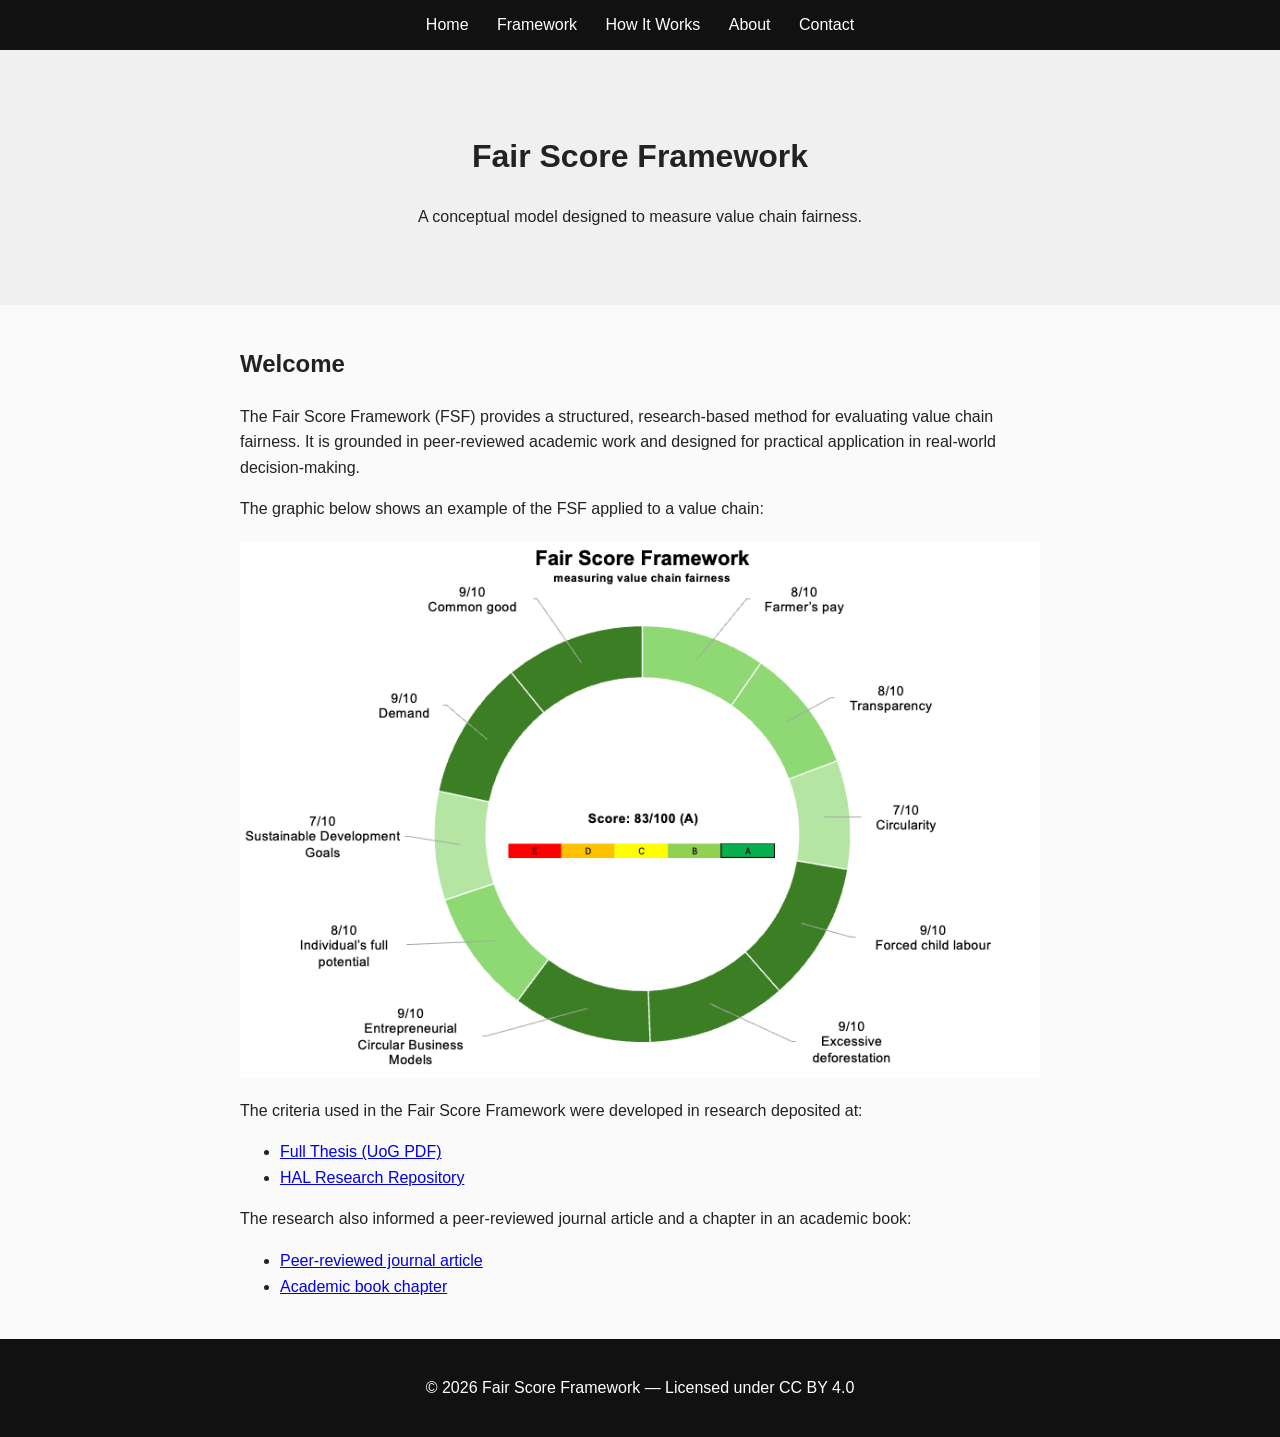
==== index.html @ 4a98f68d "Update index.html" ====
<!DOCTYPE html>
<html lang="en">
<head>
    <meta charset="UTF-8">
    <title>Fair Score Framework</title>
    <link rel="stylesheet" href="style.css">
</head>
<body>

<nav>
    <a href="index.html">Home</a>
    <a href="framework.html">Framework</a>
    <a href="how-it-works.html">How It Works</a>
    <a href="about.html">About</a>
    <a href="contact.html">Contact</a>
</nav>

<header>
    <h1>Fair Score Framework</h1>
    <p>A conceptual model designed to measure value chain fairness.</p>
</header>

<section>
    <h2>Welcome</h2>
    <p>
        The Fair Score Framework (FSF) provides a structured, research‑based method for evaluating value chain fairness. 
        It is grounded in peer‑reviewed academic work and designed for practical application in real‑world decision‑making.
    </p>

    <p>The graphic below shows an example of the FSF applied to a value chain:</p>

    <img src="assets/fair-score-2.png" 
         alt="Fair Score chart" 
         class="fairscore">

    <p>The criteria used in the Fair Score Framework were developed in research deposited at:</p>
    <ul>
        <li><a href="https://eprints.glos.ac.uk/15945/1/15945%20Human%20%282025%29%20Cocoa%20value%20chain%20circularity%20consumer%20perception%20of%20Ivorian%20farmers%27%20living%20income.pdf">Full Thesis (UoG PDF)</a></li>
        <li><a href="https://hal.science/tel-05577815">HAL Research Repository</a></li>
    </ul>

    <p>The research also informed a peer‑reviewed journal article and a chapter in an academic book:</p>
    <ul>
        <li><a href="https://hal.science/hal-05577901">Peer‑reviewed journal article</a></li>
        <li><a href="https://hal.science/hal-05592904">Academic book chapter</a></li>
    </ul>
</section>
    
<footer>
    <p>© 2026 Fair Score Framework — Licensed under CC BY 4.0</p>
</footer>

</body>
</html>
---- style.css ----
body {
    font-family: Arial, sans-serif;
    margin: 0;
    padding: 0;
    line-height: 1.6;
    color: #222;
    background: #fafafa;
}

nav {
    background: #111;
    padding: 12px;
    text-align: center;
}

nav a {
    color: white;
    margin: 0 12px;
    text-decoration: none;
    font-weight: 500;
}

nav a.active {
    text-decoration: underline;
}

header {
    padding: 60px 20px;
    text-align: center;
    background: #f0f0f0;
}

section {
    max-width: 800px;
    margin: 40px auto;
    padding: 0 20px;
}

footer {
    text-align: center;
    padding: 20px;
    background: #111;
    color: white;
    margin-top: 40px;
}

.fairscore {
    max-width: 100%;
    height: auto;
    display: block;
    margin: 20px auto;
}
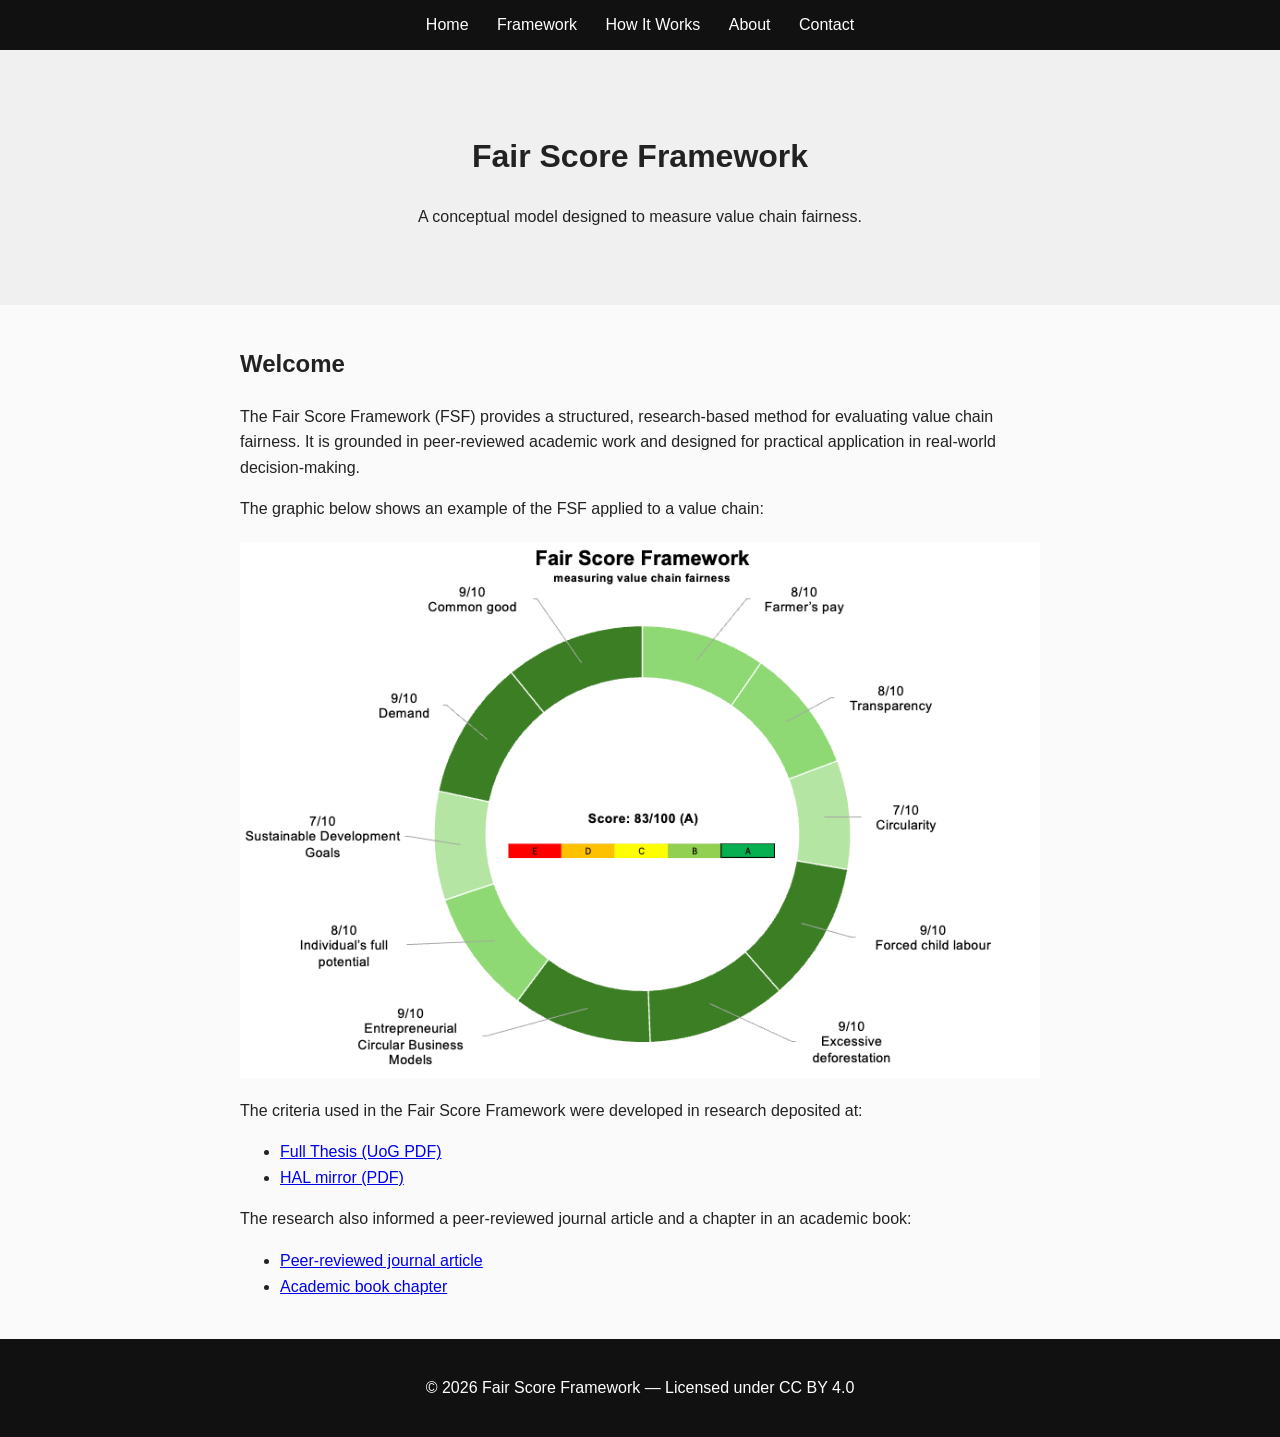
==== commit 3f4ee66d: "Update index.html" ====
--- a/index.html
+++ b/index.html
@@ -36,7 +36,7 @@
     <p>The criteria used in the Fair Score Framework were developed in research deposited at:</p>
     <ul>
         <li><a href="https://eprints.glos.ac.uk/15945/1/15945%20Human%20%282025%29%20Cocoa%20value%20chain%20circularity%20consumer%20perception%20of%20Ivorian%20farmers%27%20living%20income.pdf">Full Thesis (UoG PDF)</a></li>
-        <li><a href="https://hal.science/tel-05577815">HAL Research Repository</a></li>
+        <li><a href="https://hal.science/tel-05577815/document">HAL mirror (PDF)</a></li>
     </ul>
 
     <p>The research also informed a peer‑reviewed journal article and a chapter in an academic book:</p>
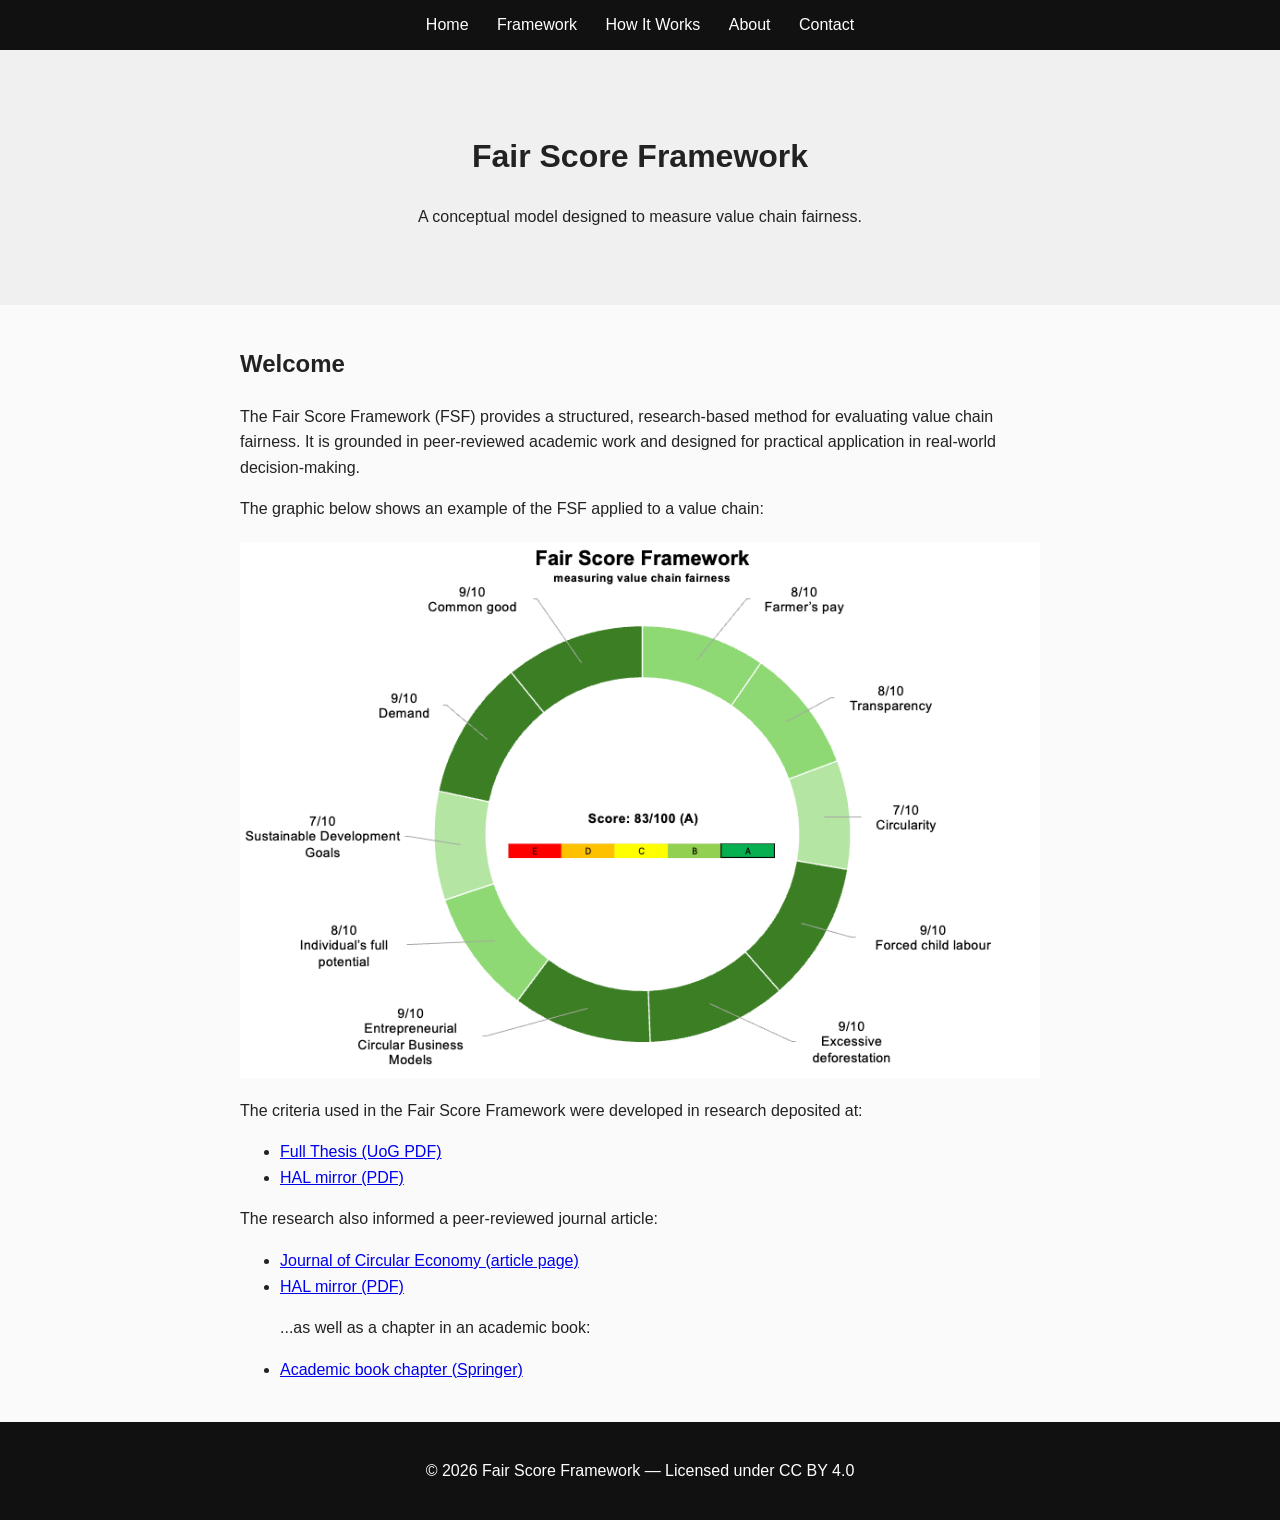
==== commit 7dfc74d2: "Update index.html" ====
--- a/index.html
+++ b/index.html
@@ -39,10 +39,13 @@
         <li><a href="https://hal.science/tel-05577815/document">HAL mirror (PDF)</a></li>
     </ul>
 
-    <p>The research also informed a peer‑reviewed journal article and a chapter in an academic book:</p>
+    <p>The research also informed a peer‑reviewed journal article: </p>
     <ul>
-        <li><a href="https://hal.science/hal-05577901">Peer‑reviewed journal article</a></li>
-        <li><a href="https://hal.science/hal-05592904">Academic book chapter</a></li>
+        <li><a href="https://circulareconomyjournal.org/ojs/JoCE/article/view/53">Journal of Circular Economy (article page)</a>
+        <li><a href="https://hal.science/hal-05577901/document">HAL mirror (PDF)</a>
+
+    <p> ...as well as a chapter in an academic book: </p>
+        <li><a href="https://link.springer.com/book/10.1007/978-3-031-92318-0">Academic book chapter (Springer)</a></li>
     </ul>
 </section>
     
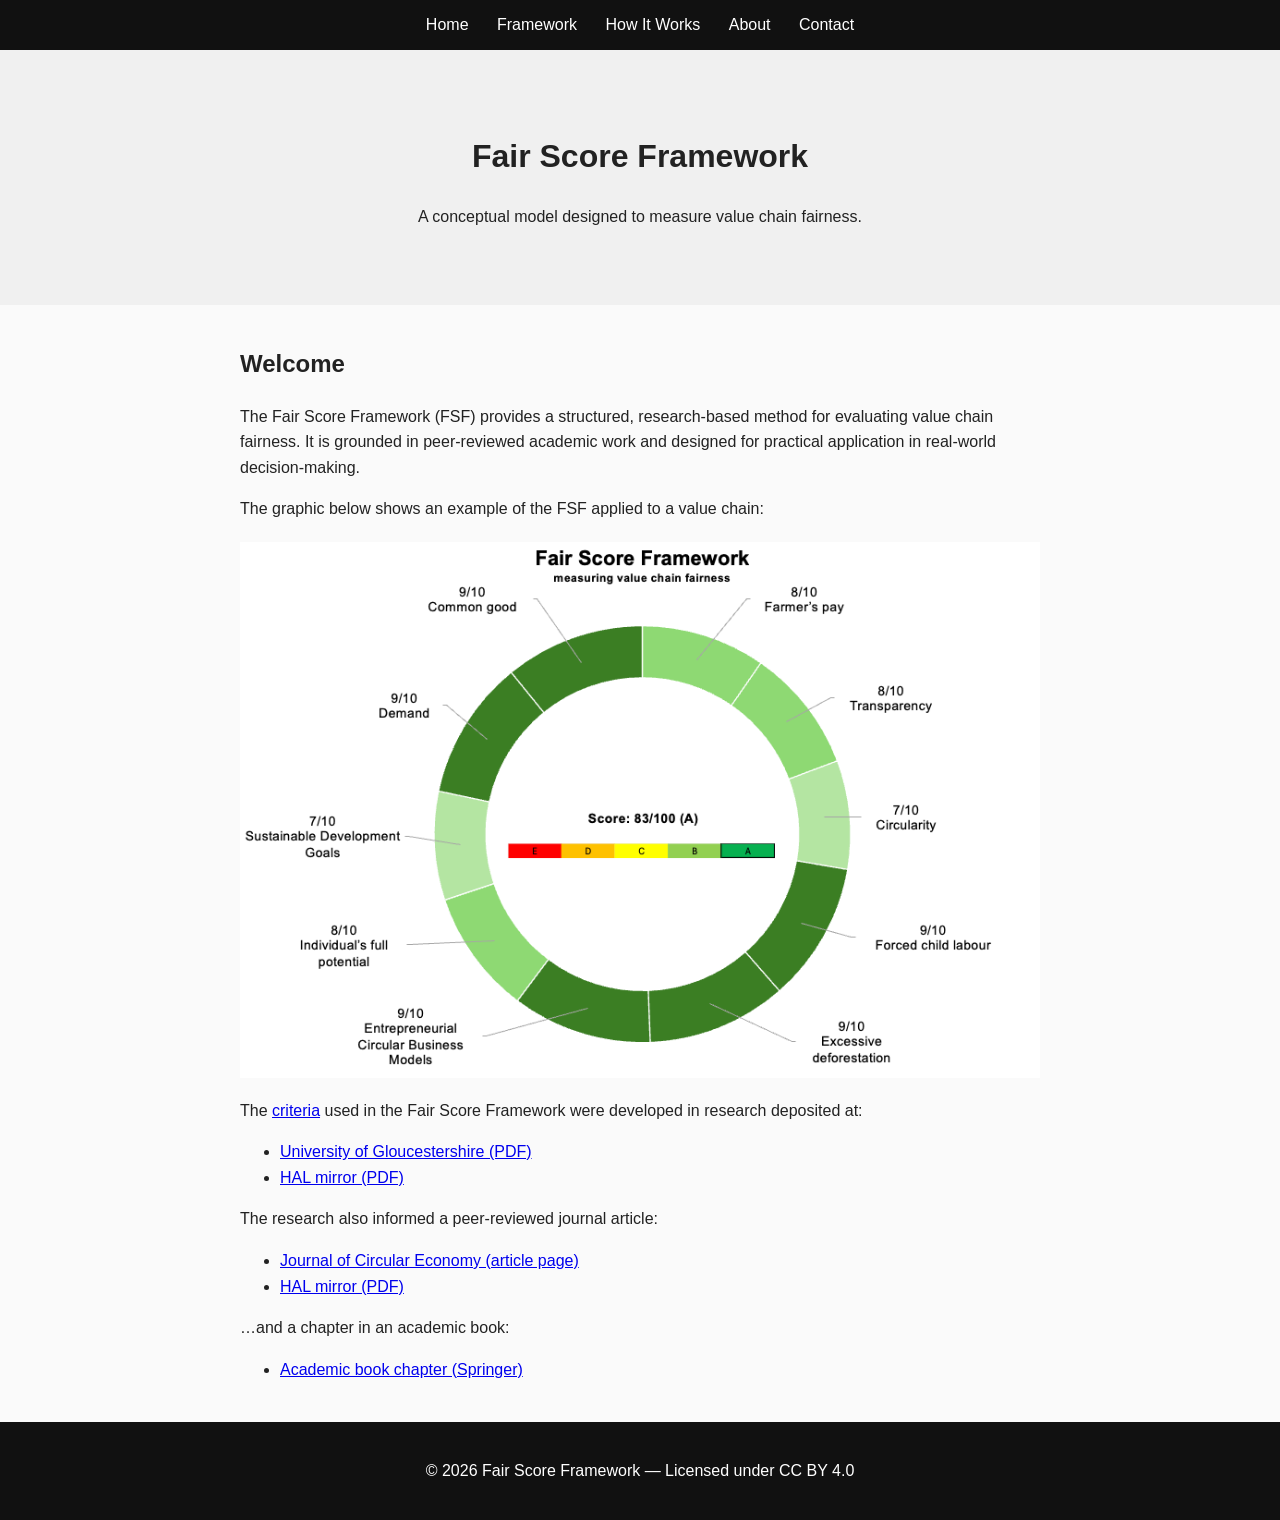
==== commit 27fd9cb5: "Update index.html" ====
--- a/index.html
+++ b/index.html
@@ -33,20 +33,26 @@
          alt="Fair Score chart" 
          class="fairscore">
 
-    <p>The criteria used in the Fair Score Framework were developed in research deposited at:</p>
-    <ul>
-        <li><a href="https://eprints.glos.ac.uk/15945/1/15945%20Human%20%282025%29%20Cocoa%20value%20chain%20circularity%20consumer%20perception%20of%20Ivorian%20farmers%27%20living%20income.pdf">Full Thesis (UoG PDF)</a></li>
-        <li><a href="https://hal.science/tel-05577815/document">HAL mirror (PDF)</a></li>
-    </ul>
+    <p>The <a href="framework.html">criteria</a> used in the Fair Score Framework were developed in research deposited at:</p>
 
-    <p>The research also informed a peer‑reviewed journal article: </p>
-    <ul>
-        <li><a href="https://circulareconomyjournal.org/ojs/JoCE/article/view/53">Journal of Circular Economy (article page)</a>
-        <li><a href="https://hal.science/hal-05577901/document">HAL mirror (PDF)</a>
+<ul>
+    <li><a href="https://eprints.glos.ac.uk/15945/1/15945%20Human%20%282025%29%20Cocoa%20value%20chain%20circularity%20consumer%20perception%20of%20Ivorian%20farmers%27%20living%20income.pdf">University of Gloucestershire (PDF)</a></li>
+    <li><a href="https://hal.science/tel-05577815/document">HAL mirror (PDF)</a></li>
+</ul>
 
-    <p> ...as well as a chapter in an academic book: </p>
-        <li><a href="https://link.springer.com/book/10.1007/978-3-031-92318-0">Academic book chapter (Springer)</a></li>
-    </ul>
+<p>The research also informed a peer‑reviewed journal article:</p>
+
+<ul>
+    <li><a href="https://circulareconomyjournal.org/ojs/JoCE/article/view/53">Journal of Circular Economy (article page)</a></li>
+    <li><a href="https://hal.science/hal-05577901/document">HAL mirror (PDF)</a></li>
+</ul>
+
+<p>…and a chapter in an academic book:</p>
+
+<ul>
+    <li><a href="https://link.springer.com/book/10.1007/978-3-031-92318-0">Academic book chapter (Springer)</a></li>
+</ul>
+
 </section>
     
 <footer>
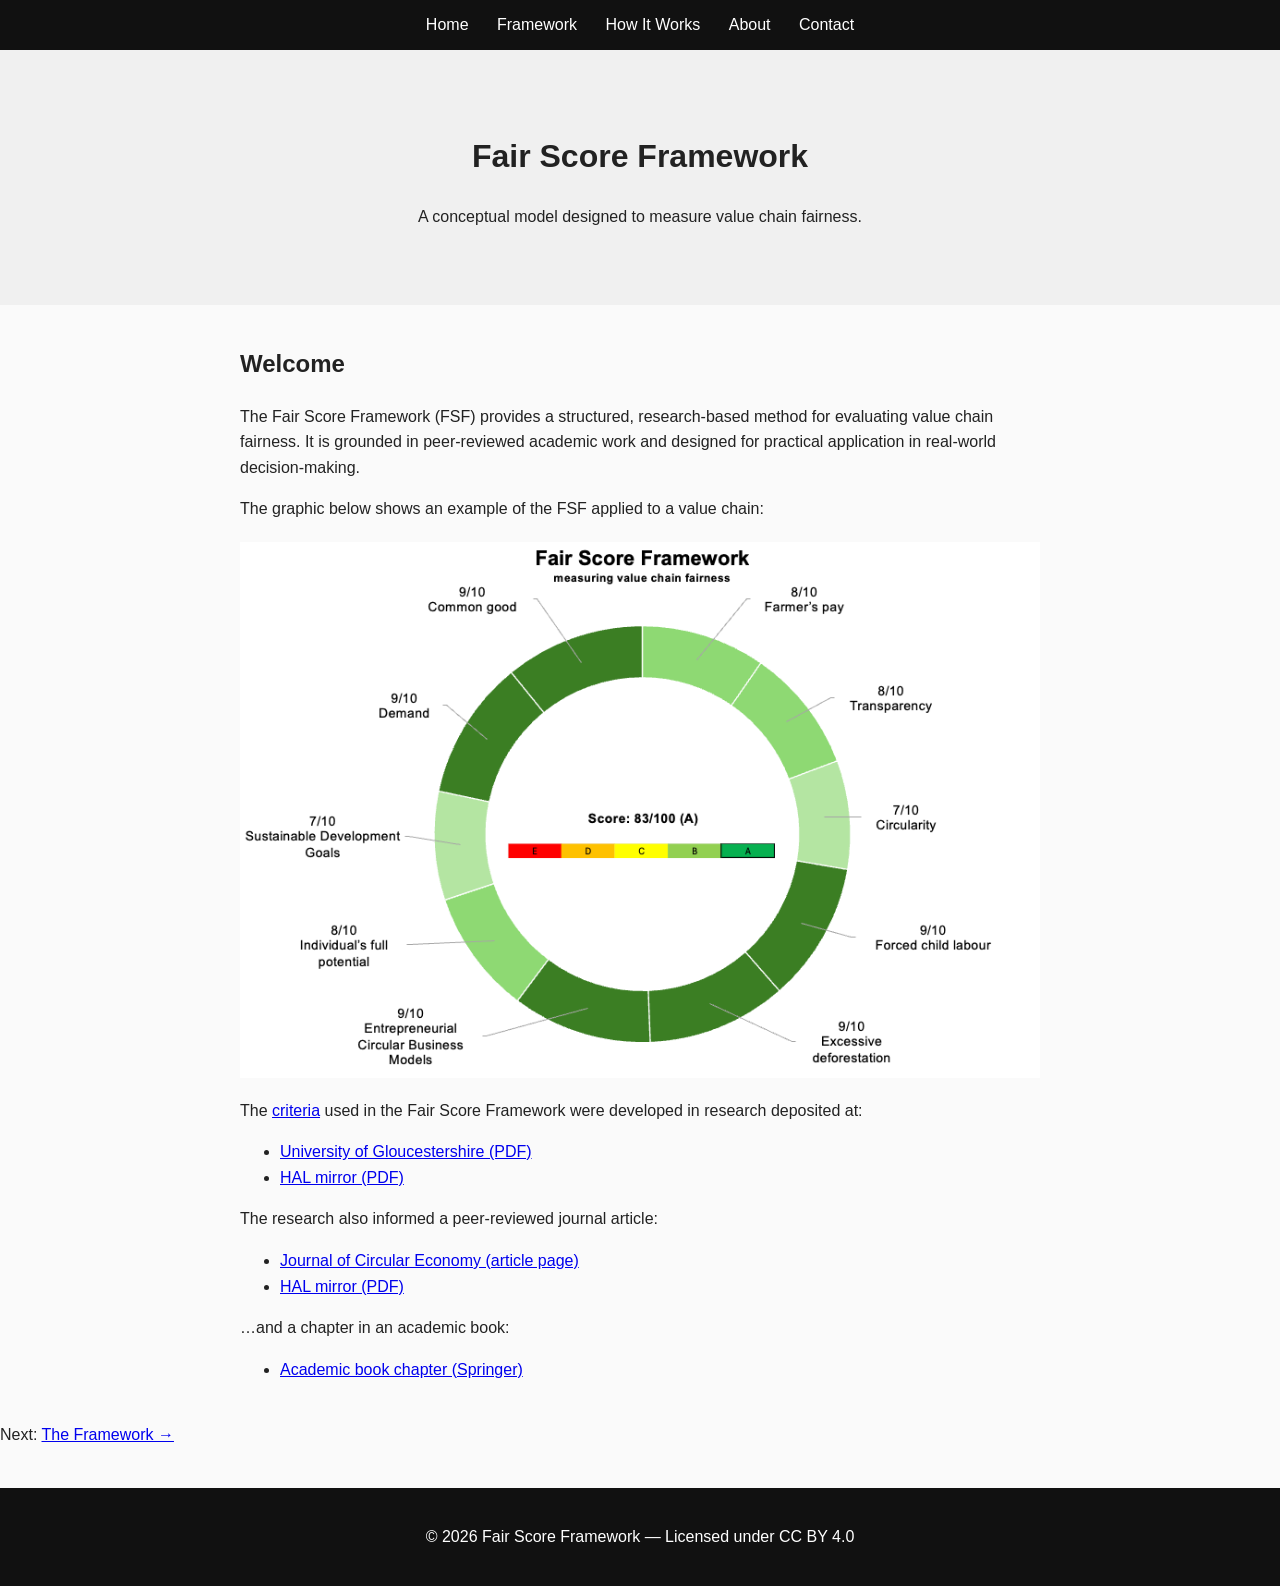
==== commit 874d1241: "Update index.html" ====
--- a/index.html
+++ b/index.html
@@ -35,26 +35,30 @@
 
     <p>The <a href="framework.html">criteria</a> used in the Fair Score Framework were developed in research deposited at:</p>
 
-<ul>
-    <li><a href="https://eprints.glos.ac.uk/15945/1/15945%20Human%20%282025%29%20Cocoa%20value%20chain%20circularity%20consumer%20perception%20of%20Ivorian%20farmers%27%20living%20income.pdf">University of Gloucestershire (PDF)</a></li>
-    <li><a href="https://hal.science/tel-05577815/document">HAL mirror (PDF)</a></li>
-</ul>
+    <ul>
+        <li><a href="https://eprints.glos.ac.uk/15945/1/15945%20Human%20%282025%29%20Cocoa%20value%20chain%20circularity%20consumer%20perception%20of%20Ivorian%20farmers%27%20living%20income.pdf">University of Gloucestershire (PDF)</a></li>
+        <li><a href="https://hal.science/tel-05577815/document">HAL mirror (PDF)</a></li>
+    </ul>
 
-<p>The research also informed a peer‑reviewed journal article:</p>
+    <p>The research also informed a peer‑reviewed journal article:</p>
 
-<ul>
-    <li><a href="https://circulareconomyjournal.org/ojs/JoCE/article/view/53">Journal of Circular Economy (article page)</a></li>
-    <li><a href="https://hal.science/hal-05577901/document">HAL mirror (PDF)</a></li>
-</ul>
+    <ul>
+        <li><a href="https://circulareconomyjournal.org/ojs/JoCE/article/view/53">Journal of Circular Economy (article page)</a></li>
+        <li><a href="https://hal.science/hal-05577901/document">HAL mirror (PDF)</a></li>
+    </ul>
 
-<p>…and a chapter in an academic book:</p>
+    <p>…and a chapter in an academic book:</p>
 
-<ul>
-    <li><a href="https://link.springer.com/book/10.1007/978-3-031-92318-0">Academic book chapter (Springer)</a></li>
-</ul>
+    <ul>
+        <li><a href="https://link.springer.com/book/10.1007/978-3-031-92318-0">Academic book chapter (Springer)</a></li>
+    </ul>
 
 </section>
-    
+
+<p class="next">
+    Next: <a href="framework.html">The Framework →</a>
+</p>
+
 <footer>
     <p>© 2026 Fair Score Framework — Licensed under CC BY 4.0</p>
 </footer>
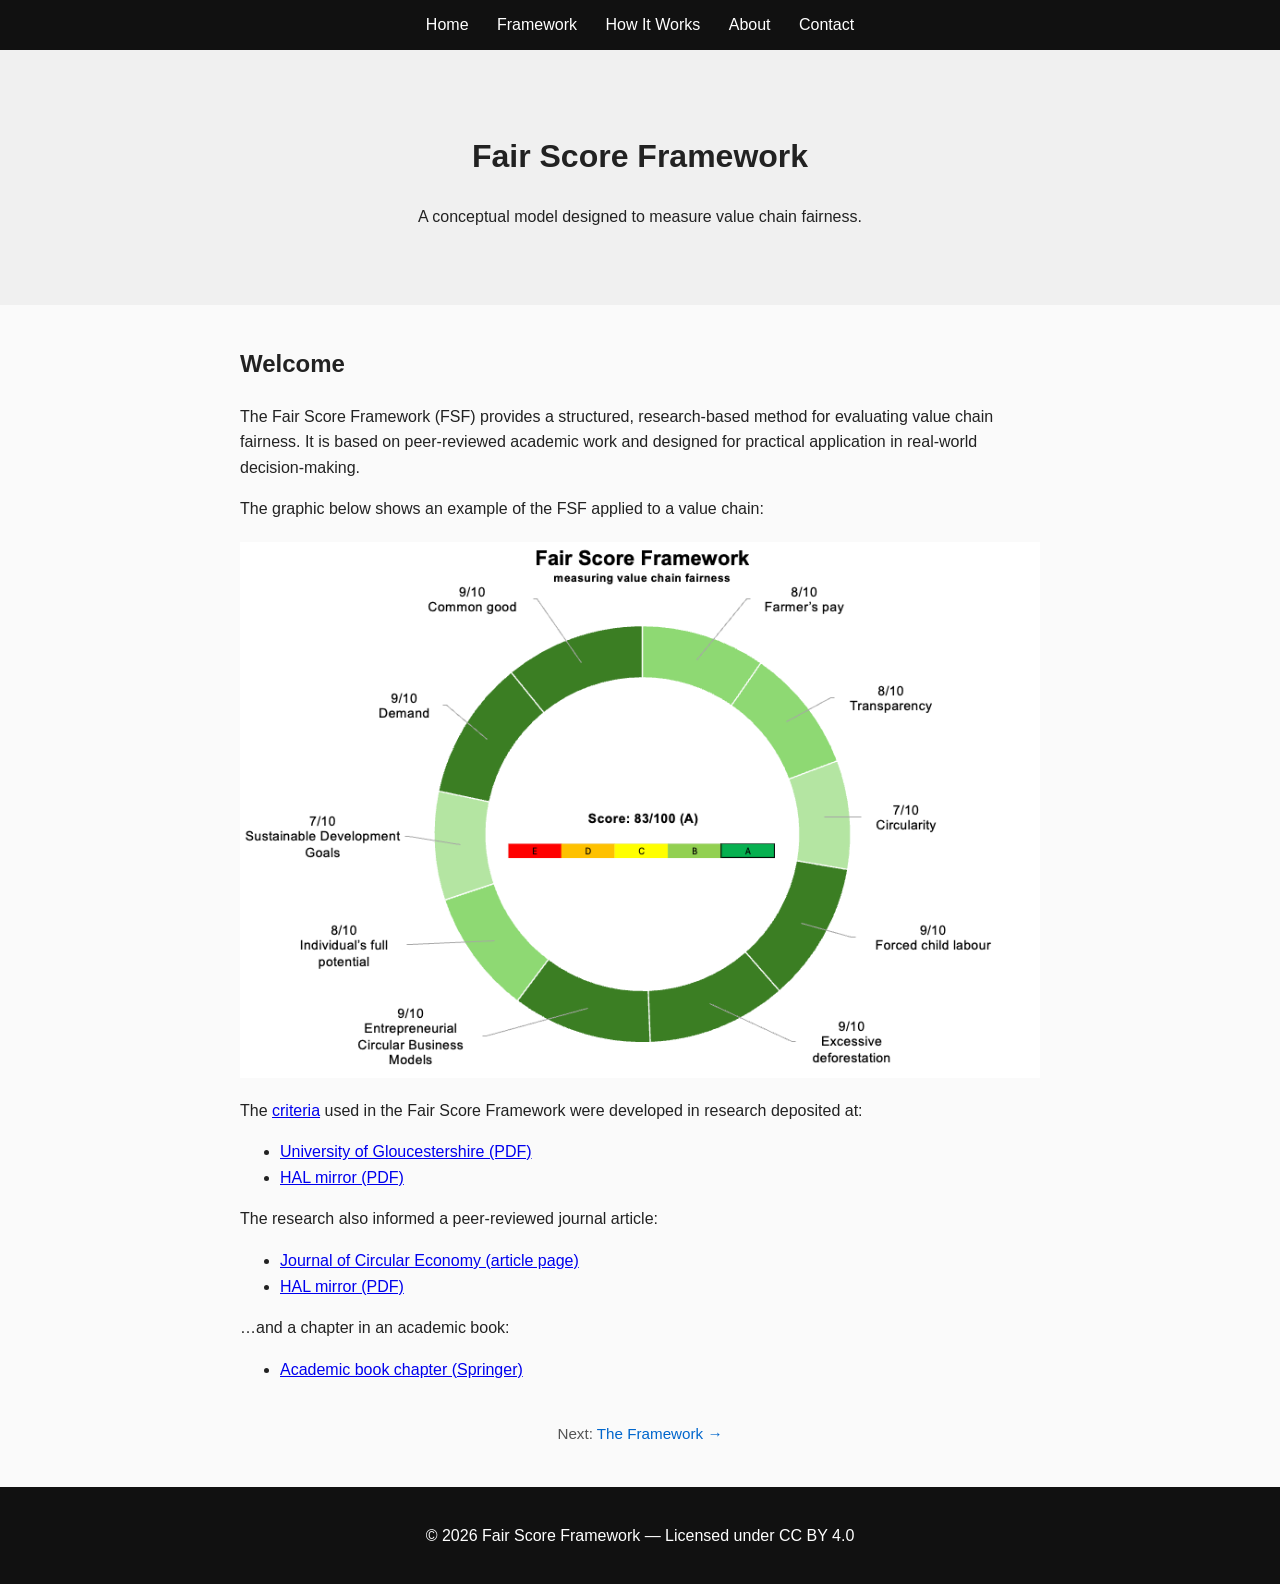
==== commit 6cfd295d: "Update index.html" ====
--- a/index.html
+++ b/index.html
@@ -24,7 +24,7 @@
     <h2>Welcome</h2>
     <p>
         The Fair Score Framework (FSF) provides a structured, research‑based method for evaluating value chain fairness. 
-        It is grounded in peer‑reviewed academic work and designed for practical application in real‑world decision‑making.
+        It is based on peer‑reviewed academic work and designed for practical application in real‑world decision‑making.
     </p>
 
     <p>The graphic below shows an example of the FSF applied to a value chain:</p>
--- a/style.css
+++ b/style.css
@@ -51,3 +51,19 @@
     margin: 20px auto;
 }
 
+/* Centered "Next →" link */
+.next {
+    margin-top: 2rem;
+    text-align: center;
+    font-size: 0.95rem;
+    color: #555;
+}
+
+.next a {
+    text-decoration: none;
+    color: #0066cc;
+}
+
+.next a:hover {
+    text-decoration: underline;
+}
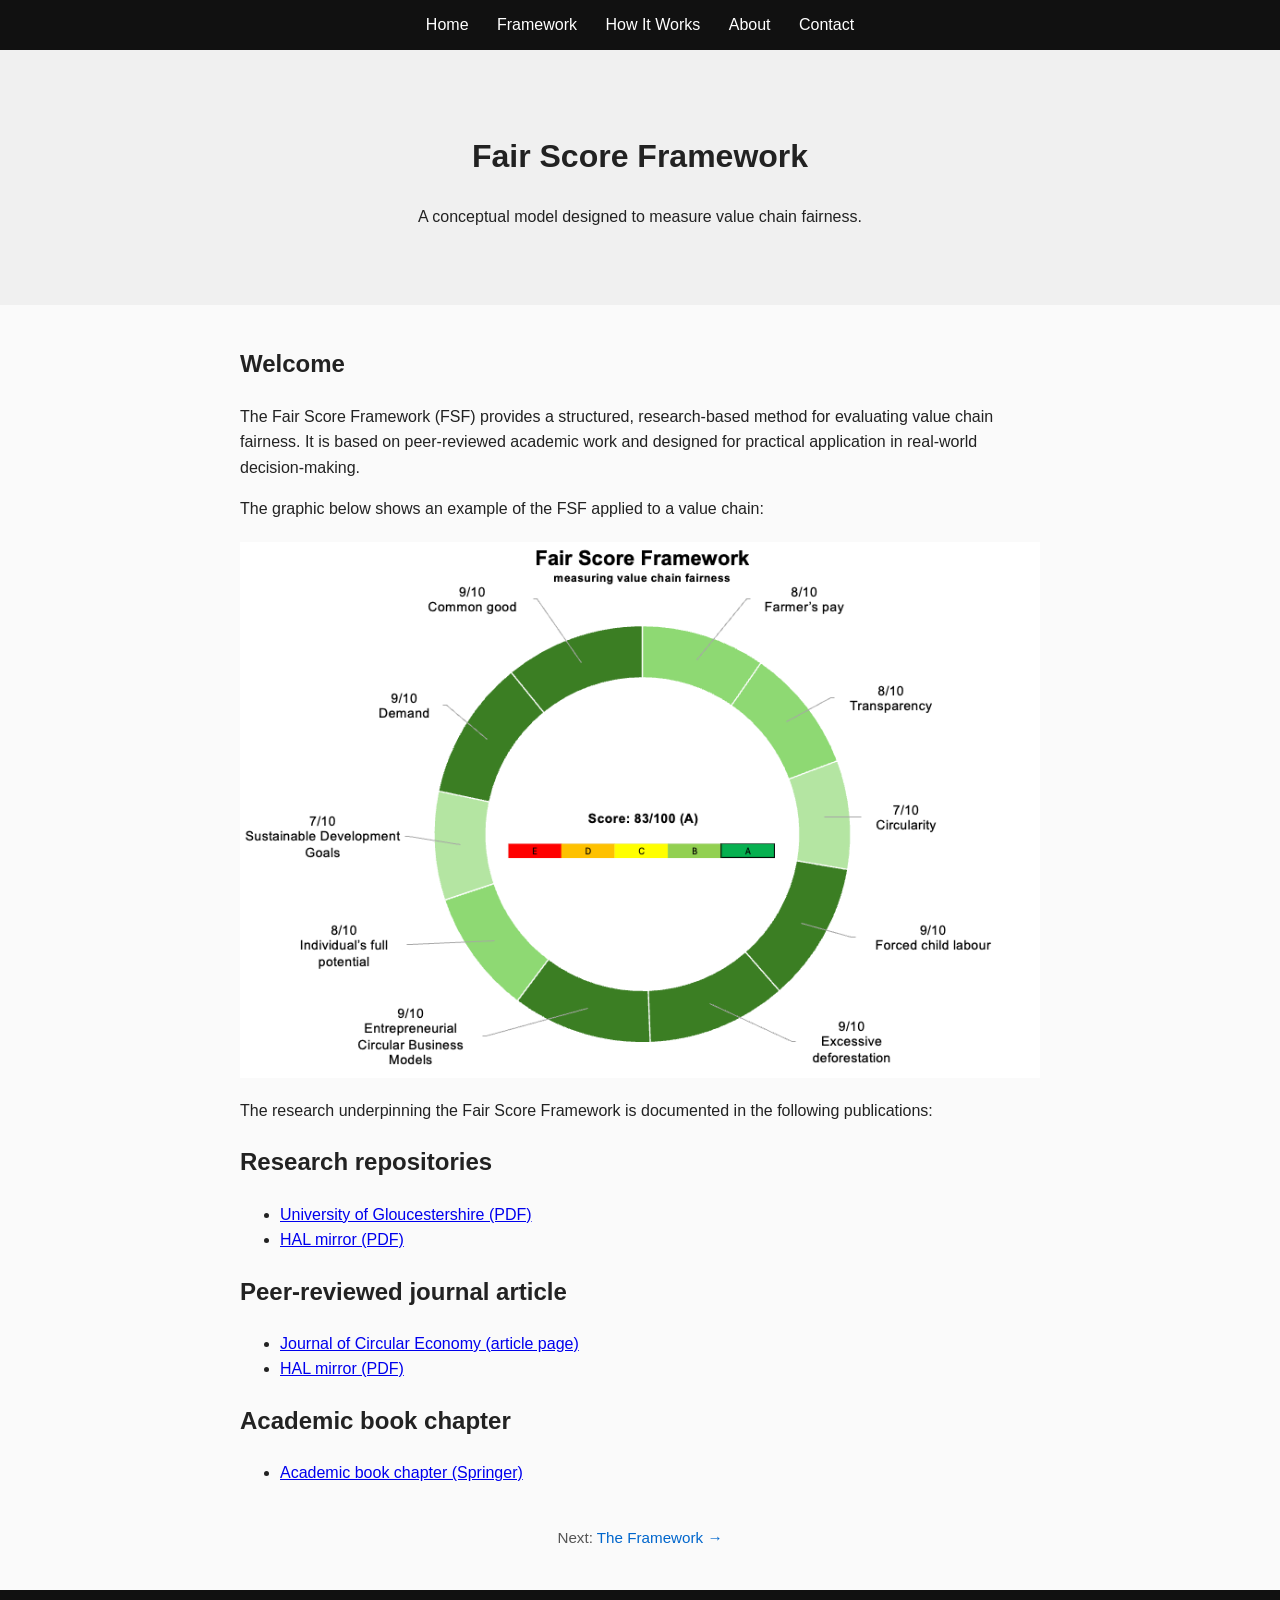
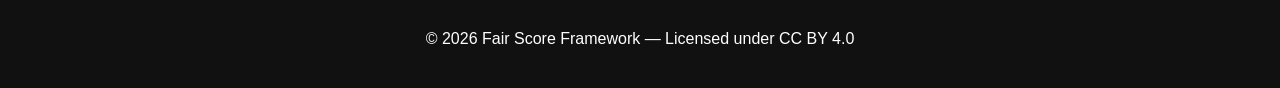
==== commit d1132cd0: "Update index.html" ====
--- a/index.html
+++ b/index.html
@@ -33,22 +33,21 @@
          alt="Fair Score chart" 
          class="fairscore">
 
-    <p>The <a href="framework.html">criteria</a> used in the Fair Score Framework were developed in research deposited at:</p>
+    <p>The research underpinning the Fair Score Framework is documented in the following publications:</p>
 
+    <h2>Research repositories</h2>
     <ul>
         <li><a href="https://eprints.glos.ac.uk/15945/1/15945%20Human%20%282025%29%20Cocoa%20value%20chain%20circularity%20consumer%20perception%20of%20Ivorian%20farmers%27%20living%20income.pdf">University of Gloucestershire (PDF)</a></li>
         <li><a href="https://hal.science/tel-05577815/document">HAL mirror (PDF)</a></li>
     </ul>
 
-    <p>The research also informed a peer‑reviewed journal article:</p>
-
+    <h2>Peer‑reviewed journal article</h2>
     <ul>
         <li><a href="https://circulareconomyjournal.org/ojs/JoCE/article/view/53">Journal of Circular Economy (article page)</a></li>
         <li><a href="https://hal.science/hal-05577901/document">HAL mirror (PDF)</a></li>
     </ul>
 
-    <p>…and a chapter in an academic book:</p>
-
+    <h2>Academic book chapter</h2>
     <ul>
         <li><a href="https://link.springer.com/book/10.1007/978-3-031-92318-0">Academic book chapter (Springer)</a></li>
     </ul>
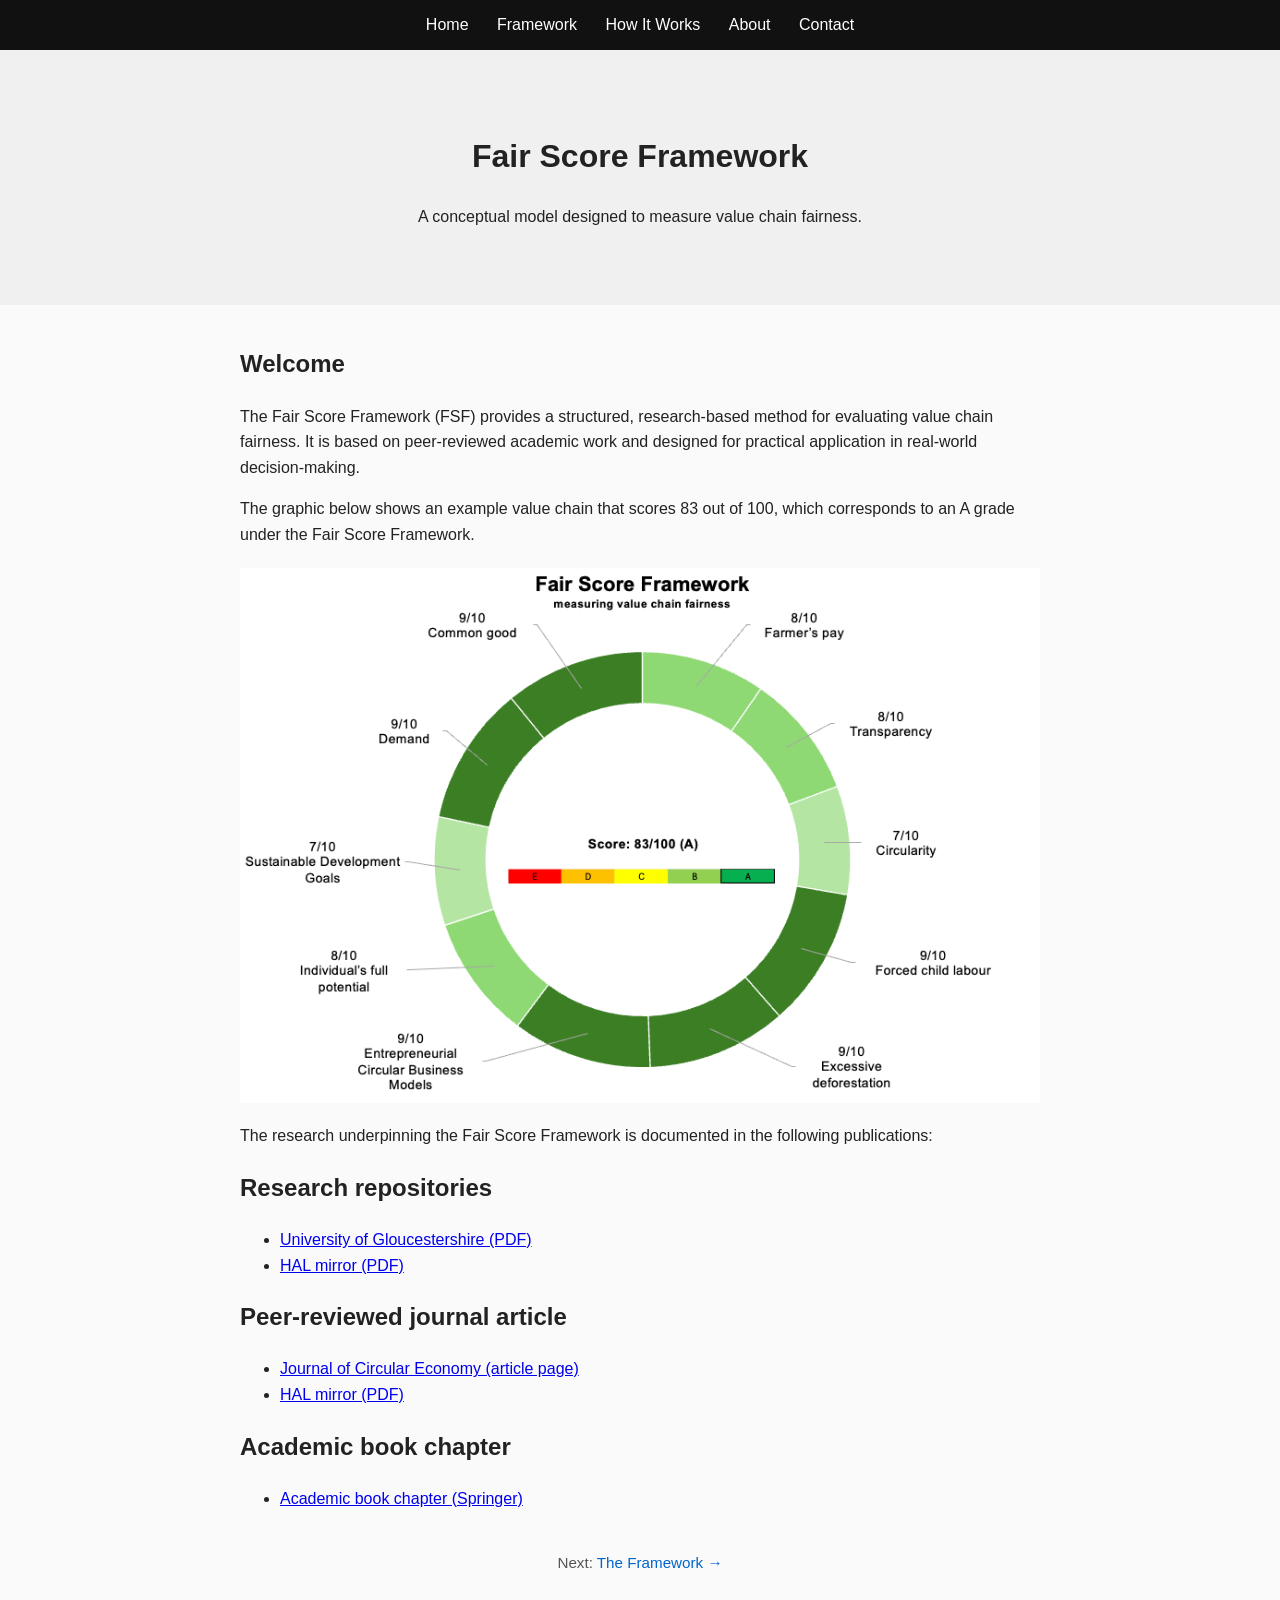
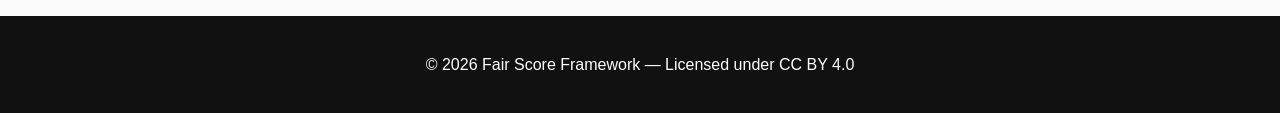
==== commit 733c211a: "Update index.html" ====
--- a/index.html
+++ b/index.html
@@ -27,7 +27,7 @@
         It is based on peer‑reviewed academic work and designed for practical application in real‑world decision‑making.
     </p>
 
-    <p>The graphic below shows an example of the FSF applied to a value chain:</p>
+    <p>The graphic below shows an example value chain that scores 83 out of 100, which corresponds to an A grade under the Fair Score Framework.</p>
 
     <img src="assets/fair-score-2.png" 
          alt="Fair Score chart" 
